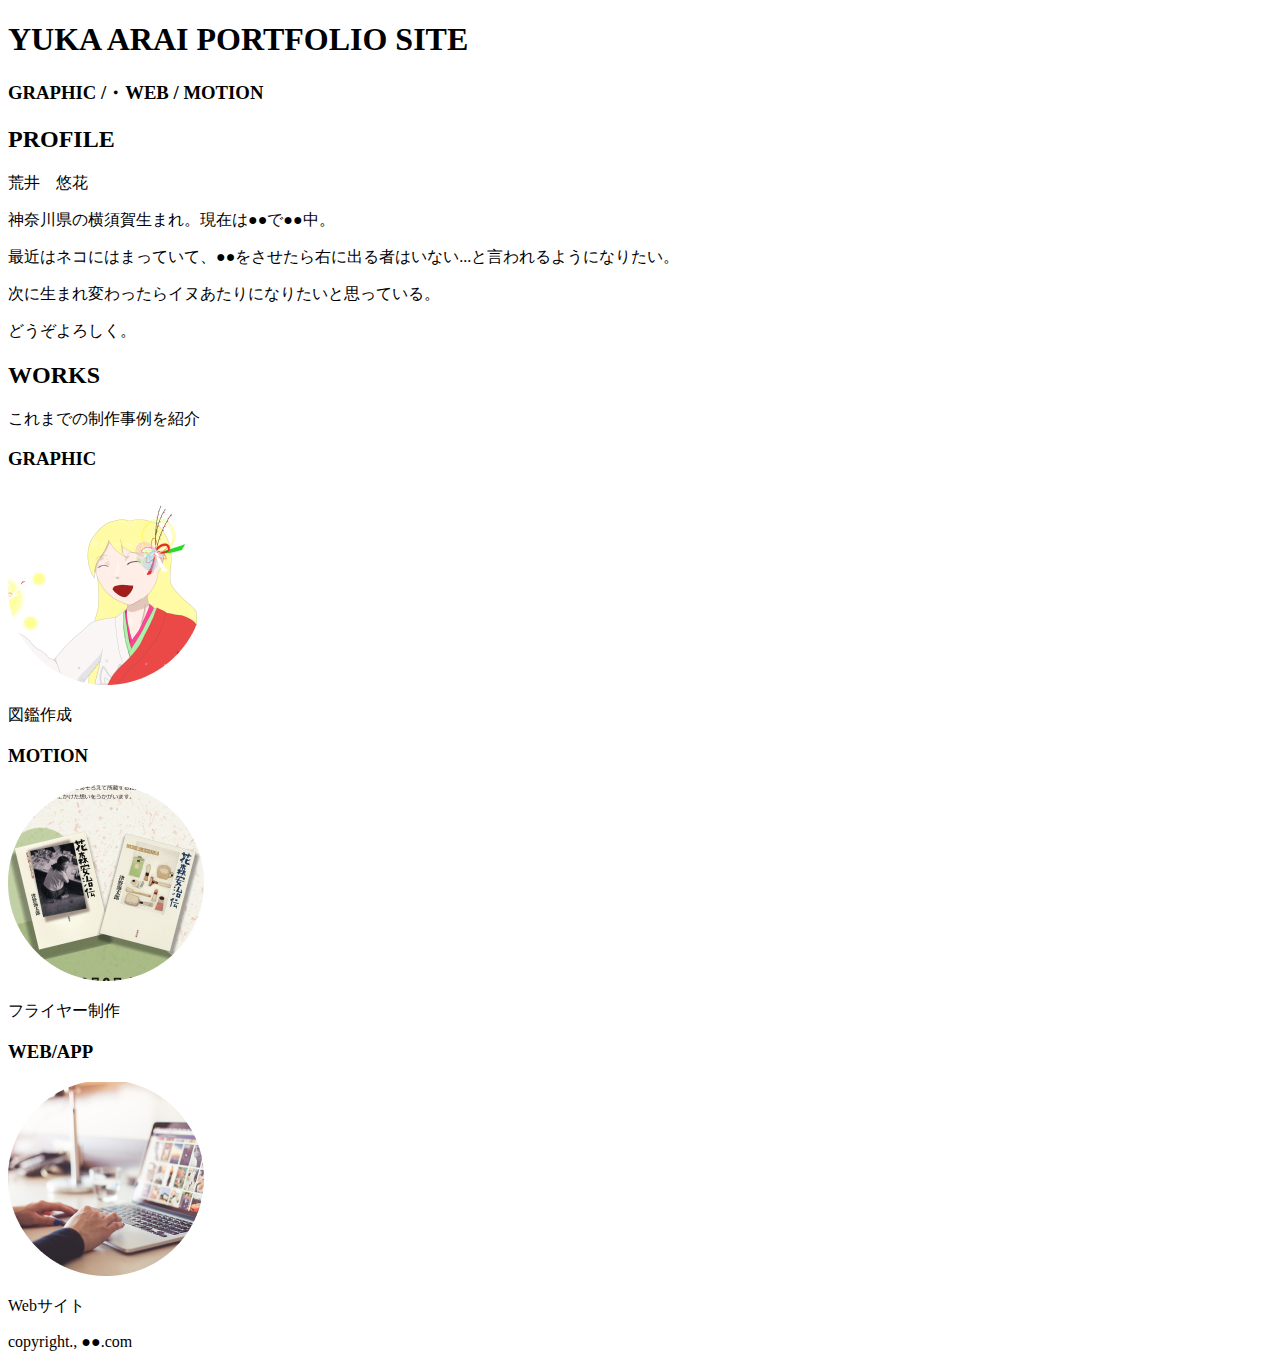
==== index.html @ 252f7205 "up" ====
<!DOCTYPE html>
<html lang="en">
<head>
    <meta charset="UTF-8">
    <title>YUKA ARAI PORTFOLIO SITE</title>
</head>
<body>
   
   <h1>YUKA ARAI PORTFOLIO SITE</h1>
   
   <h3>GRAPHIC  /・WEB / MOTION</h3>
   
   <h2>PROFILE</h2>
   
   <p>荒井　悠花</p>
   
   <p>神奈川県の横須賀生まれ。現在は●●で●●中。</p>
    <p>最近はネコにはまっていて、●●をさせたら右に出る者はいない...と言われるようになりたい。</p>
    <p>次に生まれ変わったらイヌあたりになりたいと思っている。</p>
    <p>どうぞよろしく。</p>
   
   <h2>WORKS</h2>
   <p>これまでの制作事例を紹介</p>
   
   <h3>GRAPHIC</h3>
   <img src="img/gra.jpg" alt="GRAPHIC">
   <p>図鑑作成</p>
   
   <h3>MOTION</h3>
   <img src="img/fly.png" alt="MOTION">
   <p>フライヤー制作</p>
   
   <h3>WEB/APP</h3>
   <img src="img/web.jpg" alt="WEB">
   <p>Webサイト</p>
   
   
   <p>copyright., ●●.com</p>
    
</body>
</html>
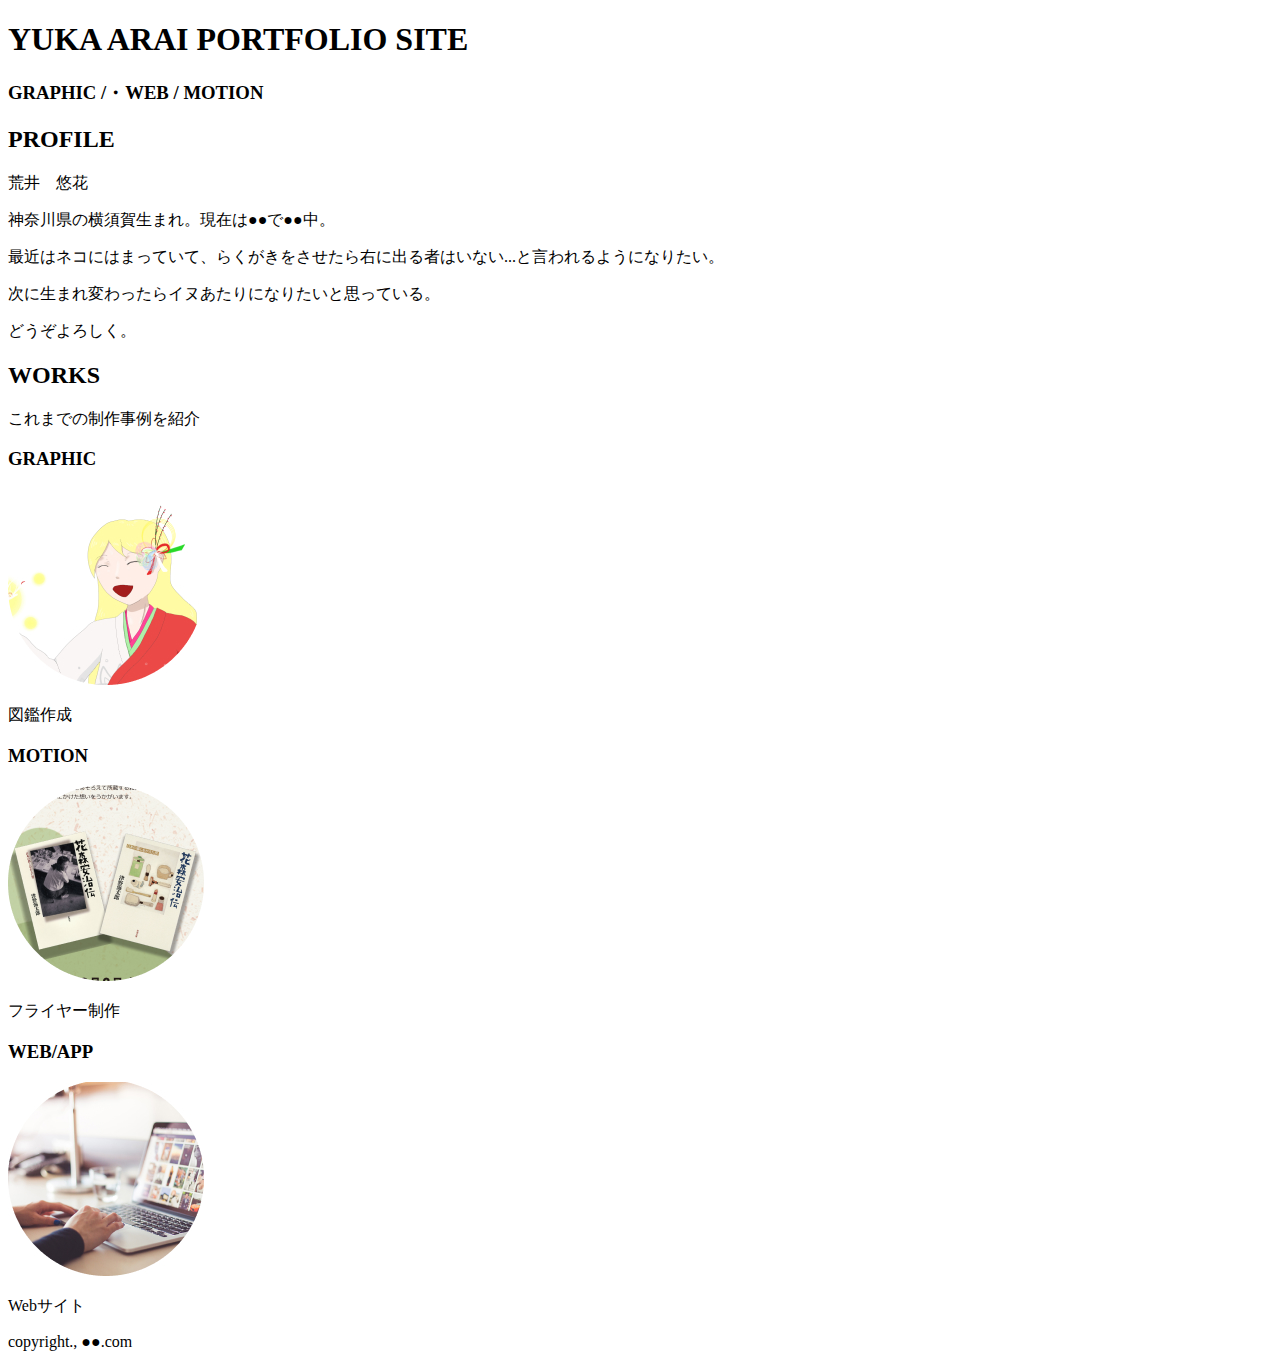
==== commit f8e210cf: "文章ぬこ" ====
--- a/index.html
+++ b/index.html
@@ -15,7 +15,7 @@
    <p>荒井　悠花</p>
    
    <p>神奈川県の横須賀生まれ。現在は●●で●●中。</p>
-    <p>最近はネコにはまっていて、●●をさせたら右に出る者はいない...と言われるようになりたい。</p>
+    <p>最近はネコにはまっていて、らくがきをさせたら右に出る者はいない...と言われるようになりたい。</p>
     <p>次に生まれ変わったらイヌあたりになりたいと思っている。</p>
     <p>どうぞよろしく。</p>
    
@@ -38,4 +38,4 @@
    <p>copyright., ●●.com</p>
     
 </body>
-</html>+</html>
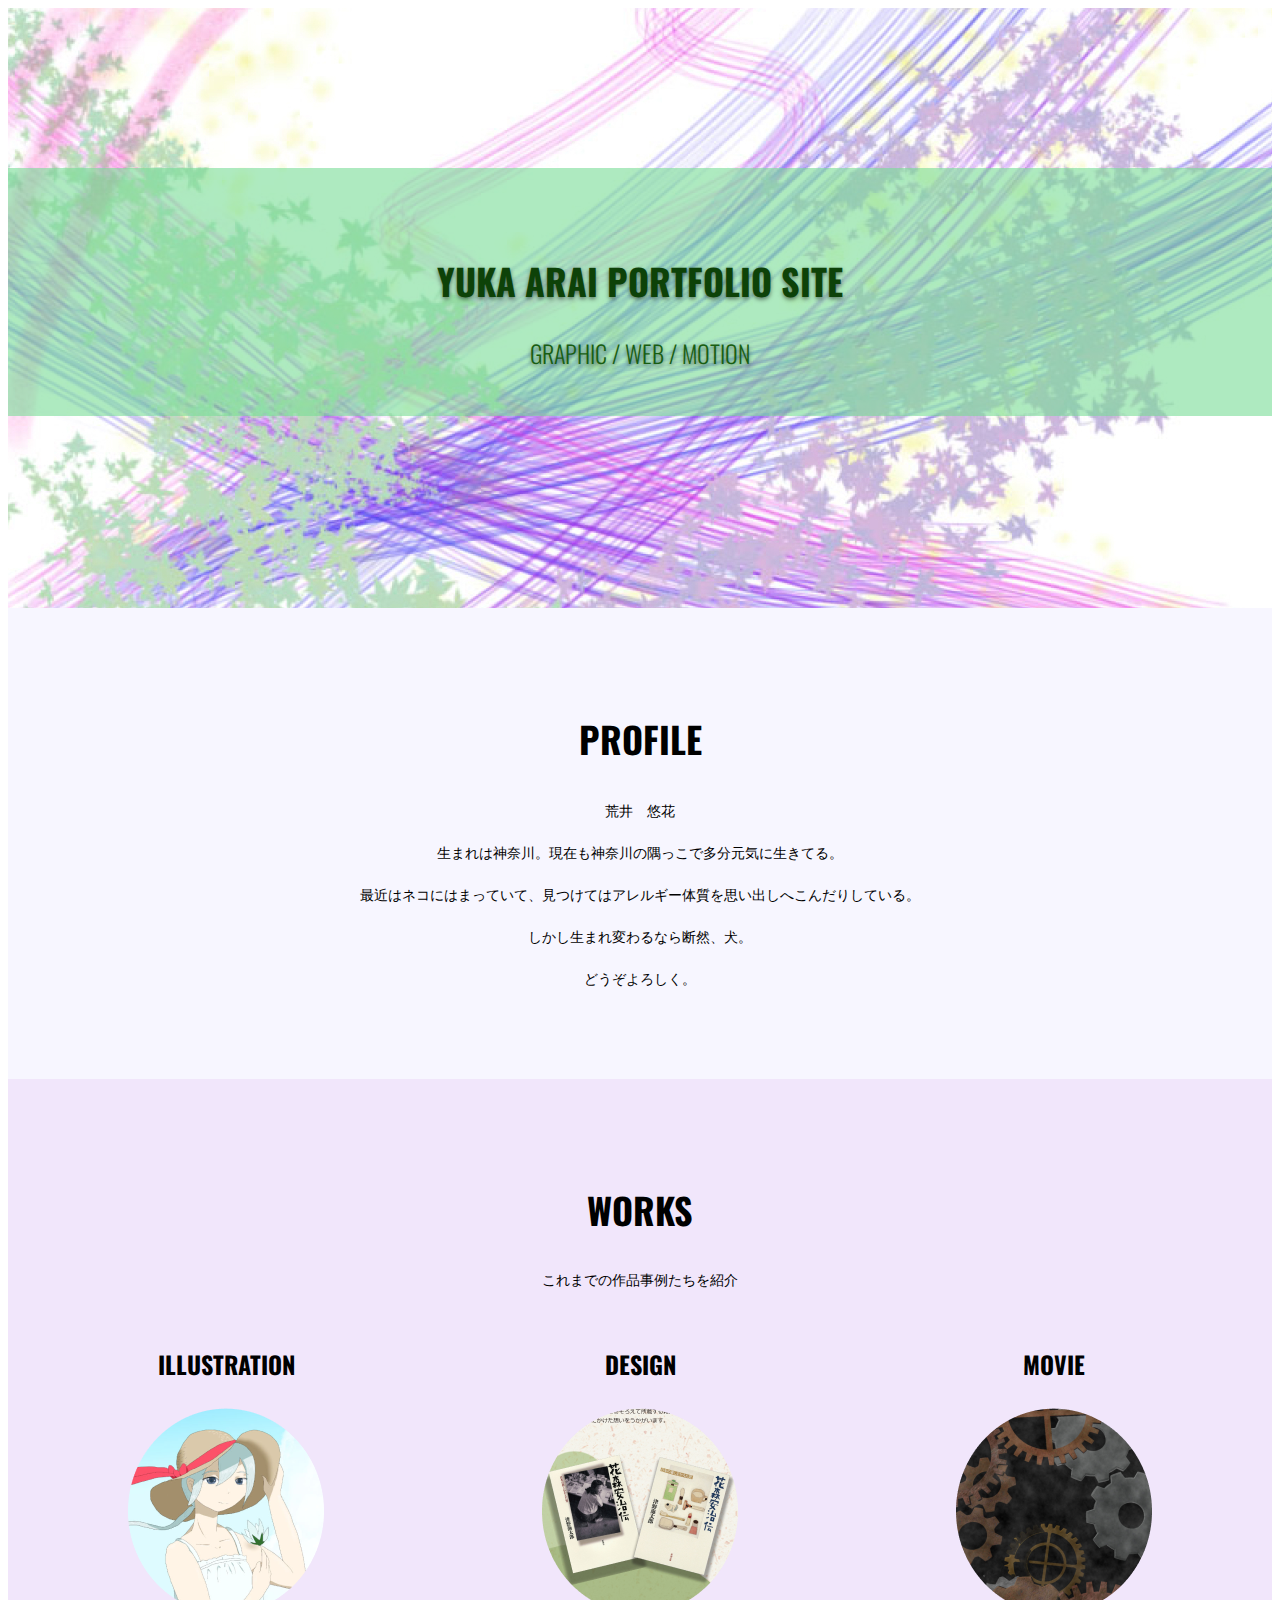
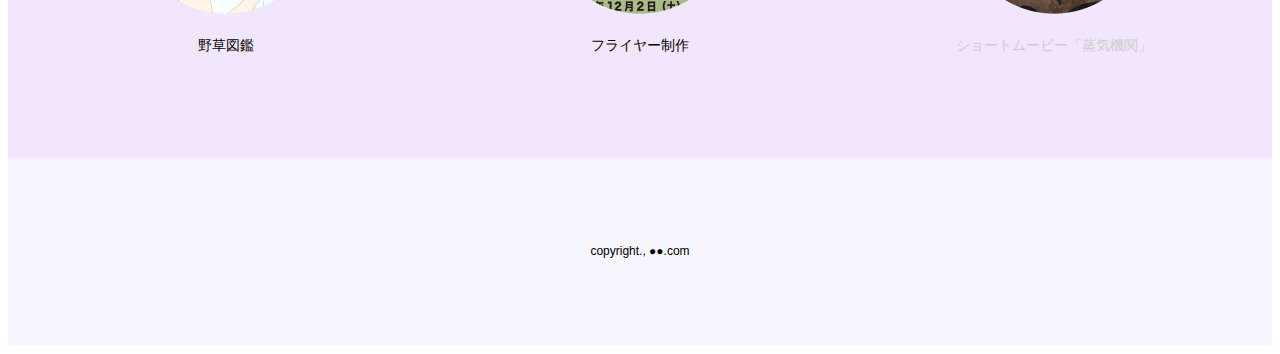
==== commit 7b7e36d6: "Add files via upload" ====
--- a/index.html
+++ b/index.html
@@ -1,41 +1,55 @@
 <!DOCTYPE html>
-<html lang="en">
+<html lang="ja">
 <head>
     <meta charset="UTF-8">
     <title>YUKA ARAI PORTFOLIO SITE</title>
+    <link href="https://fonts.googleapis.com/css?family=Oswald:300,400,500" rel="stylesheet">
+    <link rel="stylesheet" href="css/style.css">
 </head>
 <body>
-   
-   <h1>YUKA ARAI PORTFOLIO SITE</h1>
-   
-   <h3>GRAPHIC  /・WEB / MOTION</h3>
-   
-   <h2>PROFILE</h2>
-   
-   <p>荒井　悠花</p>
-   
-   <p>神奈川県の横須賀生まれ。現在は●●で●●中。</p>
-    <p>最近はネコにはまっていて、らくがきをさせたら右に出る者はいない...と言われるようになりたい。</p>
-    <p>次に生まれ変わったらイヌあたりになりたいと思っている。</p>
-    <p>どうぞよろしく。</p>
-   
-   <h2>WORKS</h2>
-   <p>これまでの制作事例を紹介</p>
-   
-   <h3>GRAPHIC</h3>
-   <img src="img/gra.jpg" alt="GRAPHIC">
-   <p>図鑑作成</p>
-   
-   <h3>MOTION</h3>
-   <img src="img/fly.png" alt="MOTION">
-   <p>フライヤー制作</p>
-   
-   <h3>WEB/APP</h3>
-   <img src="img/web.jpg" alt="WEB">
-   <p>Webサイト</p>
-   
-   
-   <p>copyright., ●●.com</p>
+    <header>
+        <div class="header-container">
+            <h1>YUKA ARAI PORTFOLIO SITE</h1>
+            <p>GRAPHIC / WEB / MOTION</p>
+        </div>
+    </header>
+    <div class="profile">
+        <h2>PROFILE</h2>
+        <p>荒井　悠花</p>
+        <p>生まれは神奈川。現在も神奈川の隅っこで多分元気に生きてる。</p>
+        <P>最近はネコにはまっていて、見つけてはアレルギー体質を思い出しへこんだりしている。</P>
+        <p>しかし生まれ変わるなら断然、犬。</p>
+        <p>どうぞよろしく。</p>
+    </div>
     
+    <div class="works">
+        <h2>WORKS</h2>
+        <p>これまでの作品事例たちを紹介</p>
+        
+        <div class="works-container">
+           <div class="illustration">
+                <h3>ILLUSTRATION</h3>
+                <img src="images/gra.png" alt="illust">
+                <p>野草図鑑</p>
+            </div>
+
+            <div class="design">
+                <h3>DESIGN</h3>
+                <img src="images/fly.png" alt="design">
+                <p>フライヤー制作</p>
+            </div>
+
+            <div class="movie">
+                <h3>MOVIE</h3>
+                <img src="images/movie.png" alt="movie">
+                <p><a href="movie/movie.html">ショートムービー「蒸気機関」</a></p>
+            </div>
+        </div>
+    </div>
+    
+    
+    <footer>
+        <p>copyright., ●●.com </p>
+    </footer>
 </body>
-</html>
+</html>--- a/css/style.css
+++ b/css/style.css
@@ -0,0 +1,175 @@
+body{
+    font-size:14px;
+    font-family:-apple-system, BlinkMacSystemFont, "Helvetica Neue", "Yu Gothic", YuGothic, "ヒラギノ角ゴ ProN W3", Hiragino Kaku Gothic ProN, Arial, "メイリオ", Meiryo, sans-serif;
+    line-height:1.6;
+    font-weight:normal;
+}
+a{
+    color:#CCC;
+    text-decoration: none;
+}
+a:hover{
+    color:#DDD;
+    text-decoration: none;
+}
+
+
+/* Header -------------------------- */
+header{
+    width:100%;
+    height:440px;
+    background:url(../images/main.jpg) center center no-repeat;
+    background-size: cover;
+    padding-top: 160px;
+    text-align: center;
+}
+.header-container{
+    width:100%;
+    height: 188px;
+    background: rgba(120,220,150,0.6); /* RGBとAlphaの指定 */
+    padding-top: 60px;
+}
+header h1{
+    color: #0D4208;
+    font-size: 36px;
+    font-family: 'Oswald', sans-serif;
+    font-weight: 700;
+    text-shadow: 0 2px 4px rgba(0,0,0,0.50);
+}
+header p{
+    color: #185E12;
+    font-size: 24px;
+    font-family: 'Oswald', sans-serif;
+    font-weight: 300;
+    text-shadow: 0 2px 4px rgba(0,0,0,0.50);
+}
+
+
+/* Headerのスマホ用 */
+@media (max-width:767px){
+    
+    header{
+        background-position: -600px center;
+    }
+    
+    .header-container{
+        background: rgba(255,50,100,0.5);
+        padding-top: 40px;
+    }
+    header h1{
+        color:#FFF;
+        font-size: 30px;
+    }
+    header p{
+        color:#FFF;
+        font-size: 18px;
+    }
+}
+
+
+
+
+/* Profile -------------------------- */
+.profile{
+    background-color: #F7F6FF;
+    width:100%;
+    padding: 72px 0; /* 上下72 左右0 */
+    text-align: center;
+}
+.profile h2{
+    font-size: 36px;
+    font-family: 'Oswald', sans-serif;
+    font-weight: 700;
+    margin-bottom: 30px;
+}
+.profile h3{
+    font-size: 18px;
+    margin-bottom: 24px;
+}
+.profile p{
+    font-size: 14px;
+    line-height: 2;
+}
+
+/* スマホ用 */
+@media (max-width:767px){
+    .profile{
+        padding: 72px 16px;
+        box-sizing: border-box; /* paddingをwidthの中に含む */
+    }
+}
+
+
+
+/* Works -------------------------- */
+.works{
+    background-color: #F1E6FB;
+    padding: 72px 0;
+    text-align: center;
+}
+.works h2{
+    font-size: 36px;
+    font-family: 'Oswald', sans-serif;
+    font-weight: 700;
+}
+.works p{
+    font-size: 14px;
+    margin-bottom: 30px;
+}
+.works h3{
+    font-size: 24px;
+    font-family: 'Oswald', sans-serif;
+    margin-bottom: 24px;
+}
+.works-container{
+    width: 1024px;
+    margin: 0 auto; /* 上下0 左右auto*/
+    display: flex;
+    justify-content: space-between;
+}
+
+.movie p{
+    color: #000000;
+}
+a:hover{
+    color: #0000ee;
+    text-decoration: underline;
+}
+a:visited{
+    color: #551a8b;
+    text-decoration: underline;
+}
+
+
+/* スマホ用 */
+@media (max-width:767px){
+    .works-container{
+        width: 100%;
+        margin: 0;
+        display: block;
+    }
+    .illustration{
+        width: 100%;
+    }
+    .design{
+        width: 100%;
+    }
+    .movie{
+        width: 100%;
+    }
+    
+}
+
+
+
+
+/* Footer -------------------------- */
+
+footer{
+    background-color: #F7F6FF;
+    padding: 72px 0;
+}
+footer p{
+    font-size: 12px;
+    text-align: center;
+}